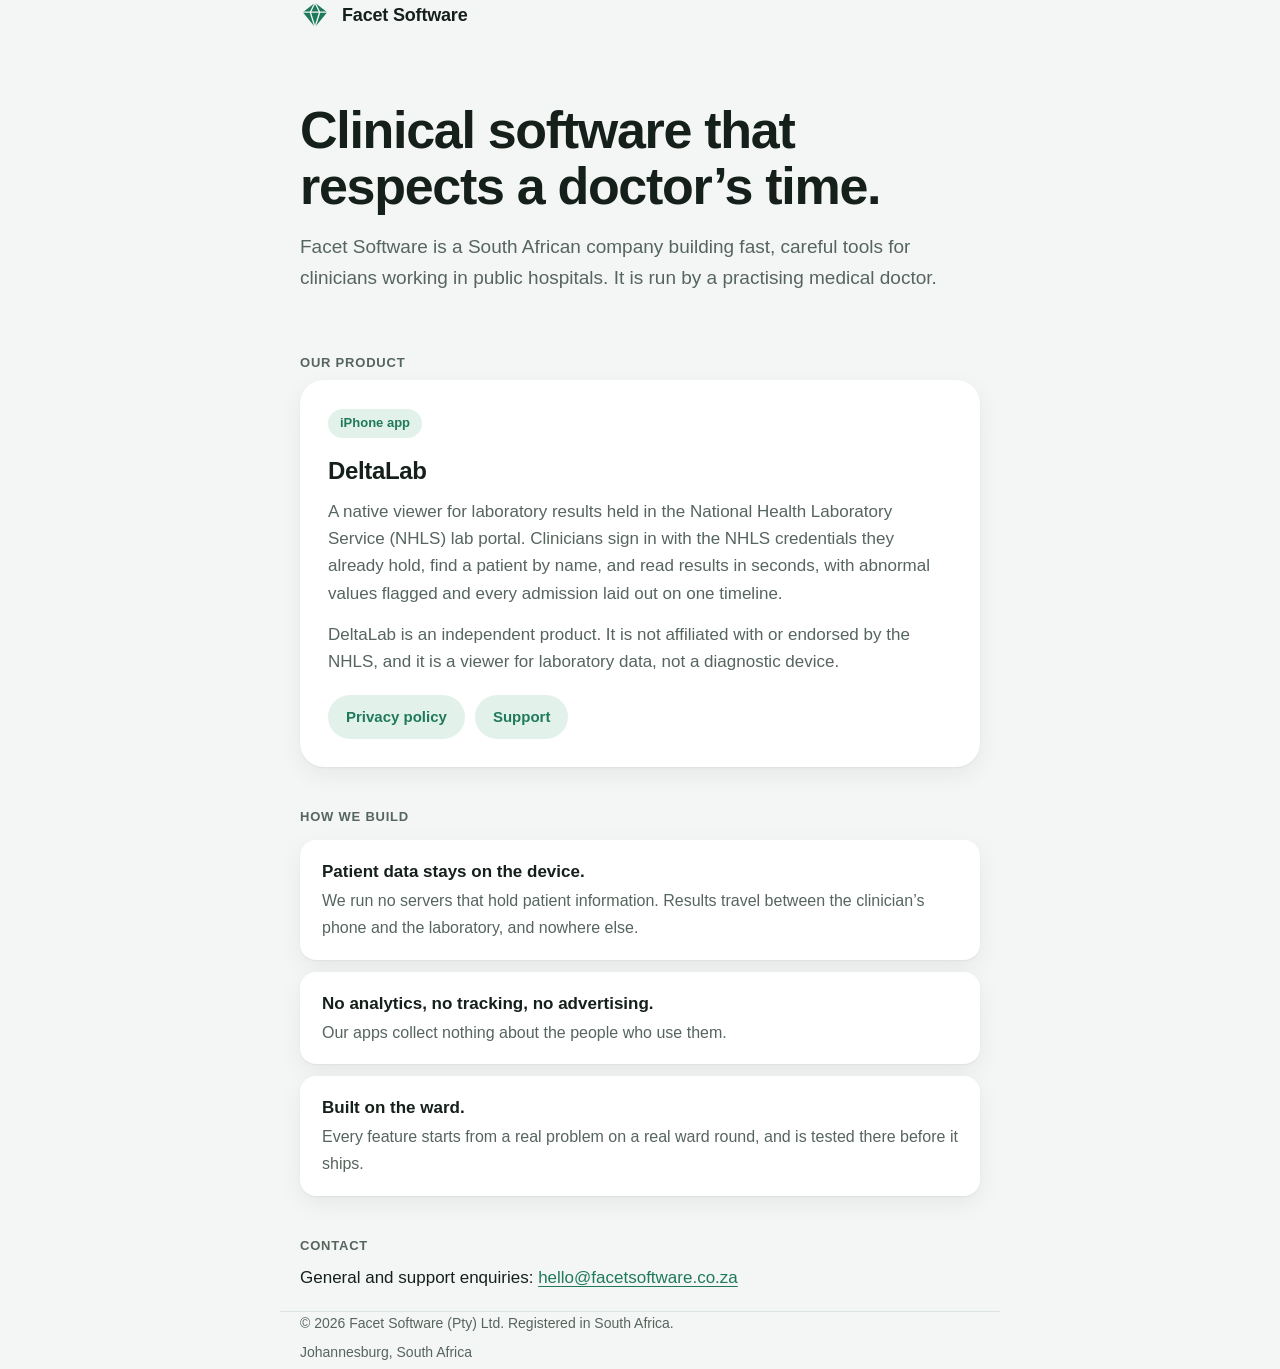
==== index.html @ 8b7afaab "site: one-page Facet Software company site Co-Authored-By: Claude Fable 5.1 <noreply@anthropic.com>" ====
<!doctype html>
<html lang="en">
<head>
  <meta charset="utf-8">
  <meta name="viewport" content="width=device-width, initial-scale=1">
  <title>Facet Software</title>
  <meta name="description" content="Facet Software (Pty) Ltd is a South African software company building clinical tools for hospital doctors. Maker of DeltaLab.">
  <link rel="canonical" href="https://facetsoftware.co.za/">
  <meta property="og:title" content="Facet Software">
  <meta property="og:description" content="Clinical software for hospital doctors. Maker of DeltaLab.">
  <meta property="og:url" content="https://facetsoftware.co.za/">
  <meta property="og:type" content="website">
  <link rel="icon" href="data:image/svg+xml,%3Csvg xmlns='http://www.w3.org/2000/svg' viewBox='0 0 32 32'%3E%3Cpath d='M16 3 29 13 16 29 3 13z' fill='%231F7A5C'/%3E%3Cpath d='M3 13h26M16 3l-5 10 5 16 5-16z' fill='none' stroke='%23F4F6F5' stroke-width='1.4' stroke-linejoin='round'/%3E%3C/svg%3E">
  <style>
    :root {
      --bg: #F4F6F5;
      --surface: #FFFFFF;
      --text: #15201B;
      --muted: #56655E;
      --line: #DCE4E0;
      --accent: #1F7A5C;
      --accent-soft: #E3F1EB;
      --shadow: 0 1px 2px rgba(17, 24, 21, .05), 0 8px 24px rgba(17, 24, 21, .06);
    }
    @media (prefers-color-scheme: dark) {
      :root {
        --bg: #111815;
        --surface: #18211D;
        --text: #E8EEEB;
        --muted: #9AA9A2;
        --line: #26332D;
        --accent: #5CC7A1;
        --accent-soft: #1B2D26;
        --shadow: none;
      }
    }
    * { box-sizing: border-box; }
    html { -webkit-text-size-adjust: 100%; }
    body {
      margin: 0;
      background: var(--bg);
      color: var(--text);
      font: 17px/1.6 -apple-system, BlinkMacSystemFont, "Segoe UI", Roboto, "Helvetica Neue", Arial, sans-serif;
    }
    .wrap { max-width: 720px; margin: 0 auto; padding: 0 20px; }
    header { padding: 28px 0 0; }
    .brand { display: flex; align-items: center; gap: 12px; font-weight: 650; font-size: 18px; letter-spacing: -.01em; }
    .brand svg { width: 30px; height: 30px; flex: none; }
    .hero { padding: 72px 0 40px; }
    h1 {
      margin: 0 0 18px;
      font-size: clamp(34px, 7vw, 52px);
      line-height: 1.08;
      letter-spacing: -.025em;
      font-weight: 700;
      text-wrap: balance;
    }
    .lede { margin: 0; font-size: 19px; color: var(--muted); max-width: 34em; text-wrap: pretty; }
    h2 { margin: 0 0 6px; font-size: 13px; font-weight: 650; letter-spacing: .06em; text-transform: uppercase; color: var(--muted); }
    section { padding: 20px 0; }
    .card {
      background: var(--surface);
      border-radius: 24px;
      padding: 28px;
      box-shadow: var(--shadow);
    }
    .card h3 { margin: 0 0 8px; font-size: 24px; letter-spacing: -.015em; }
    .card p { margin: 0 0 14px; color: var(--muted); }
    .card p:last-child { margin-bottom: 0; }
    .tag {
      display: inline-block;
      margin-bottom: 14px;
      padding: 4px 12px;
      border-radius: 999px;
      background: var(--accent-soft);
      color: var(--accent);
      font-size: 13px;
      font-weight: 600;
    }
    .links { display: flex; flex-wrap: wrap; gap: 10px; margin-top: 20px; }
    a { color: var(--accent); text-underline-offset: 3px; }
    .btn {
      display: inline-block;
      padding: 10px 18px;
      border-radius: 999px;
      background: var(--accent-soft);
      color: var(--accent);
      font-weight: 600;
      font-size: 15px;
      text-decoration: none;
    }
    .btn:hover { filter: brightness(.97); }
    a:focus-visible { outline: 2px solid var(--accent); outline-offset: 3px; border-radius: 6px; }
    .principles { list-style: none; margin: 12px 0 0; padding: 0; display: grid; gap: 12px; }
    .principles li { background: var(--surface); border-radius: 16px; padding: 18px 22px; box-shadow: var(--shadow); }
    .principles strong { display: block; margin-bottom: 2px; }
    .principles span { color: var(--muted); font-size: 16px; }
    .contact p { margin: 8px 0 0; }
    footer {
      margin-top: 40px;
      padding: 28px 0 48px;
      border-top: 1px solid var(--line);
      color: var(--muted);
      font-size: 14px;
    }
    footer p { margin: 0 0 6px; }
  </style>
</head>
<body>
  <header class="wrap">
    <div class="brand">
      <svg viewBox="0 0 32 32" aria-hidden="true">
        <path d="M16 3 29 13 16 29 3 13z" fill="var(--accent)"/>
        <path d="M3 13h26M16 3l-5 10 5 16 5-16z" fill="none" stroke="var(--bg)" stroke-width="1.4" stroke-linejoin="round"/>
      </svg>
      Facet Software
    </div>
  </header>

  <main class="wrap">
    <div class="hero">
      <h1>Clinical software that respects a doctor’s time.</h1>
      <p class="lede">Facet Software is a South African company building fast, careful tools for clinicians working in public hospitals. It is run by a practising medical doctor.</p>
    </div>

    <section aria-labelledby="products">
      <h2 id="products">Our product</h2>
      <div class="card">
        <span class="tag">iPhone app</span>
        <h3>DeltaLab</h3>
        <p>A native viewer for laboratory results held in the National Health Laboratory Service (NHLS) lab portal. Clinicians sign in with the NHLS credentials they already hold, find a patient by name, and read results in seconds, with abnormal values flagged and every admission laid out on one timeline.</p>
        <p>DeltaLab is an independent product. It is not affiliated with or endorsed by the NHLS, and it is a viewer for laboratory data, not a diagnostic device.</p>
        <div class="links">
          <a class="btn" href="https://joshcullinan.github.io/deltalabs-privacy/">Privacy policy</a>
          <a class="btn" href="https://joshcullinan.github.io/deltalabs-privacy/support/">Support</a>
        </div>
      </div>
    </section>

    <section aria-labelledby="approach">
      <h2 id="approach">How we build</h2>
      <ul class="principles">
        <li><strong>Patient data stays on the device.</strong><span>We run no servers that hold patient information. Results travel between the clinician’s phone and the laboratory, and nowhere else.</span></li>
        <li><strong>No analytics, no tracking, no advertising.</strong><span>Our apps collect nothing about the people who use them.</span></li>
        <li><strong>Built on the ward.</strong><span>Every feature starts from a real problem on a real ward round, and is tested there before it ships.</span></li>
      </ul>
    </section>

    <section class="contact" aria-labelledby="contact">
      <h2 id="contact">Contact</h2>
      <p>General and support enquiries: <a href="mailto:hello@facetsoftware.co.za">hello@facetsoftware.co.za</a></p>
    </section>
  </main>

  <footer class="wrap">
    <p>© 2026 Facet Software (Pty) Ltd. Registered in South Africa.</p>
    <p>Johannesburg, South Africa</p>
  </footer>
</body>
</html>
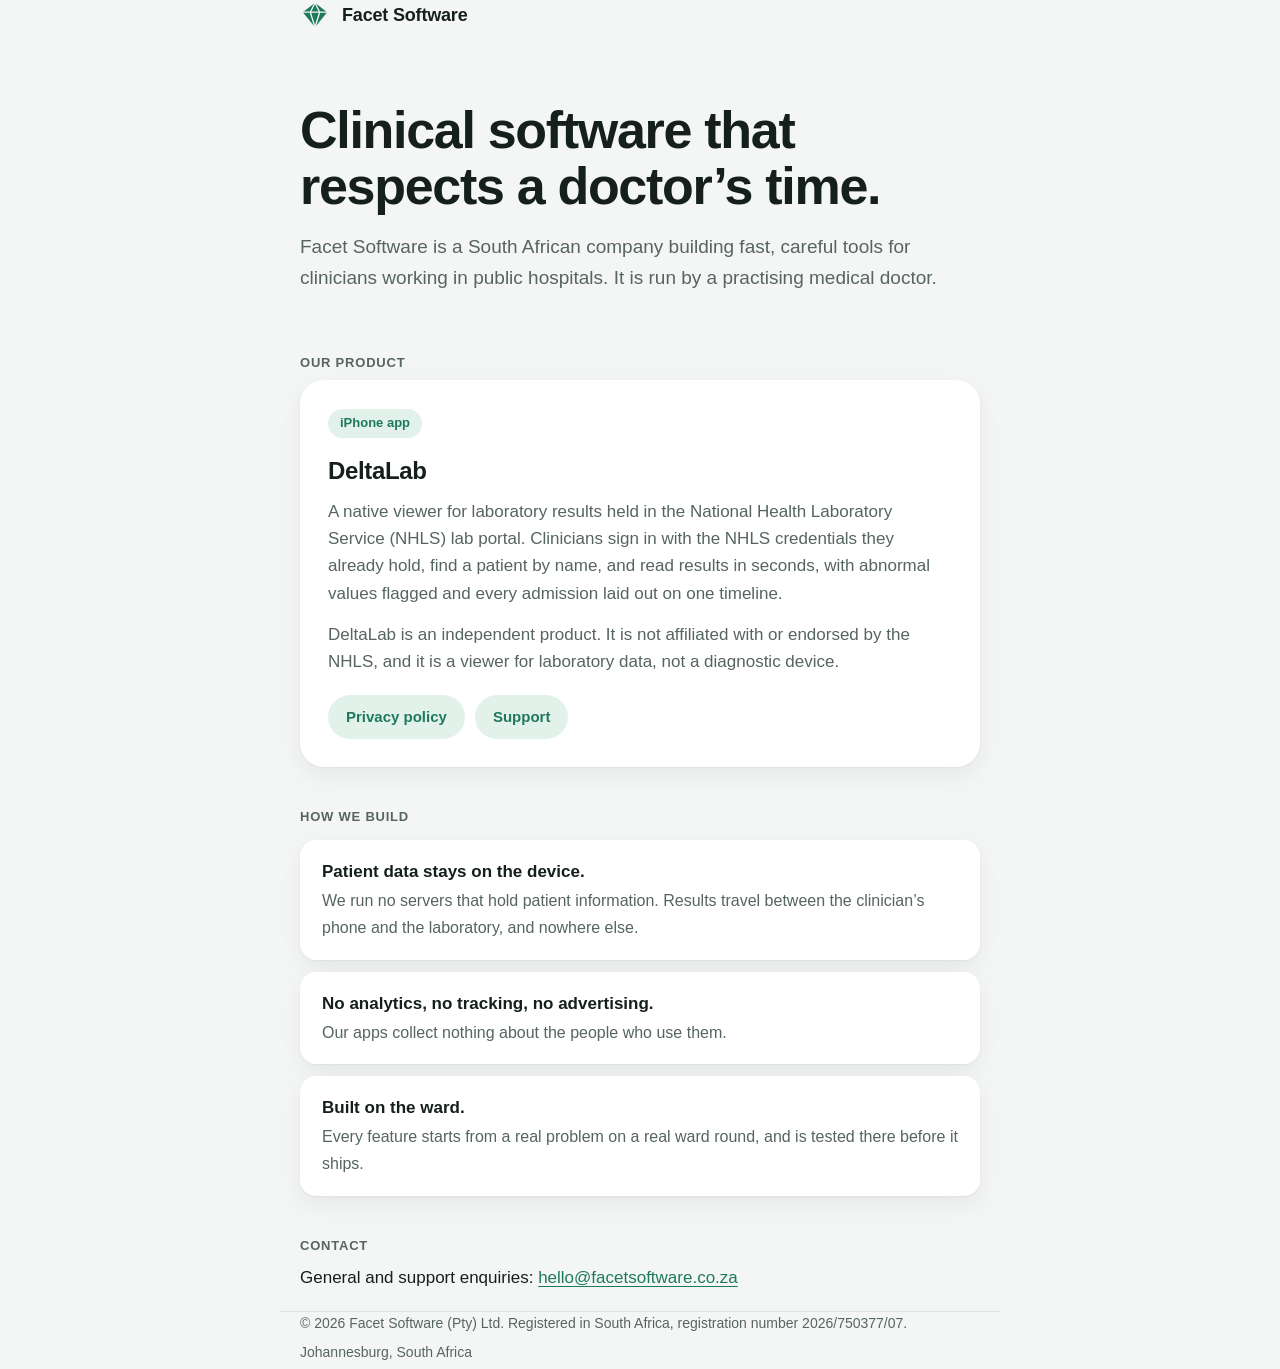
==== commit 5aa25a3b: "site: add CIPC registration number to footer Co-Authored-By: Claude Fable 5.1 <noreply@anthropic.com" ====
--- a/index.html
+++ b/index.html
@@ -153,7 +153,7 @@
   </main>
 
   <footer class="wrap">
-    <p>© 2026 Facet Software (Pty) Ltd. Registered in South Africa.</p>
+    <p>© 2026 Facet Software (Pty) Ltd. Registered in South Africa, registration number 2026/750377/07.</p>
     <p>Johannesburg, South Africa</p>
   </footer>
 </body>
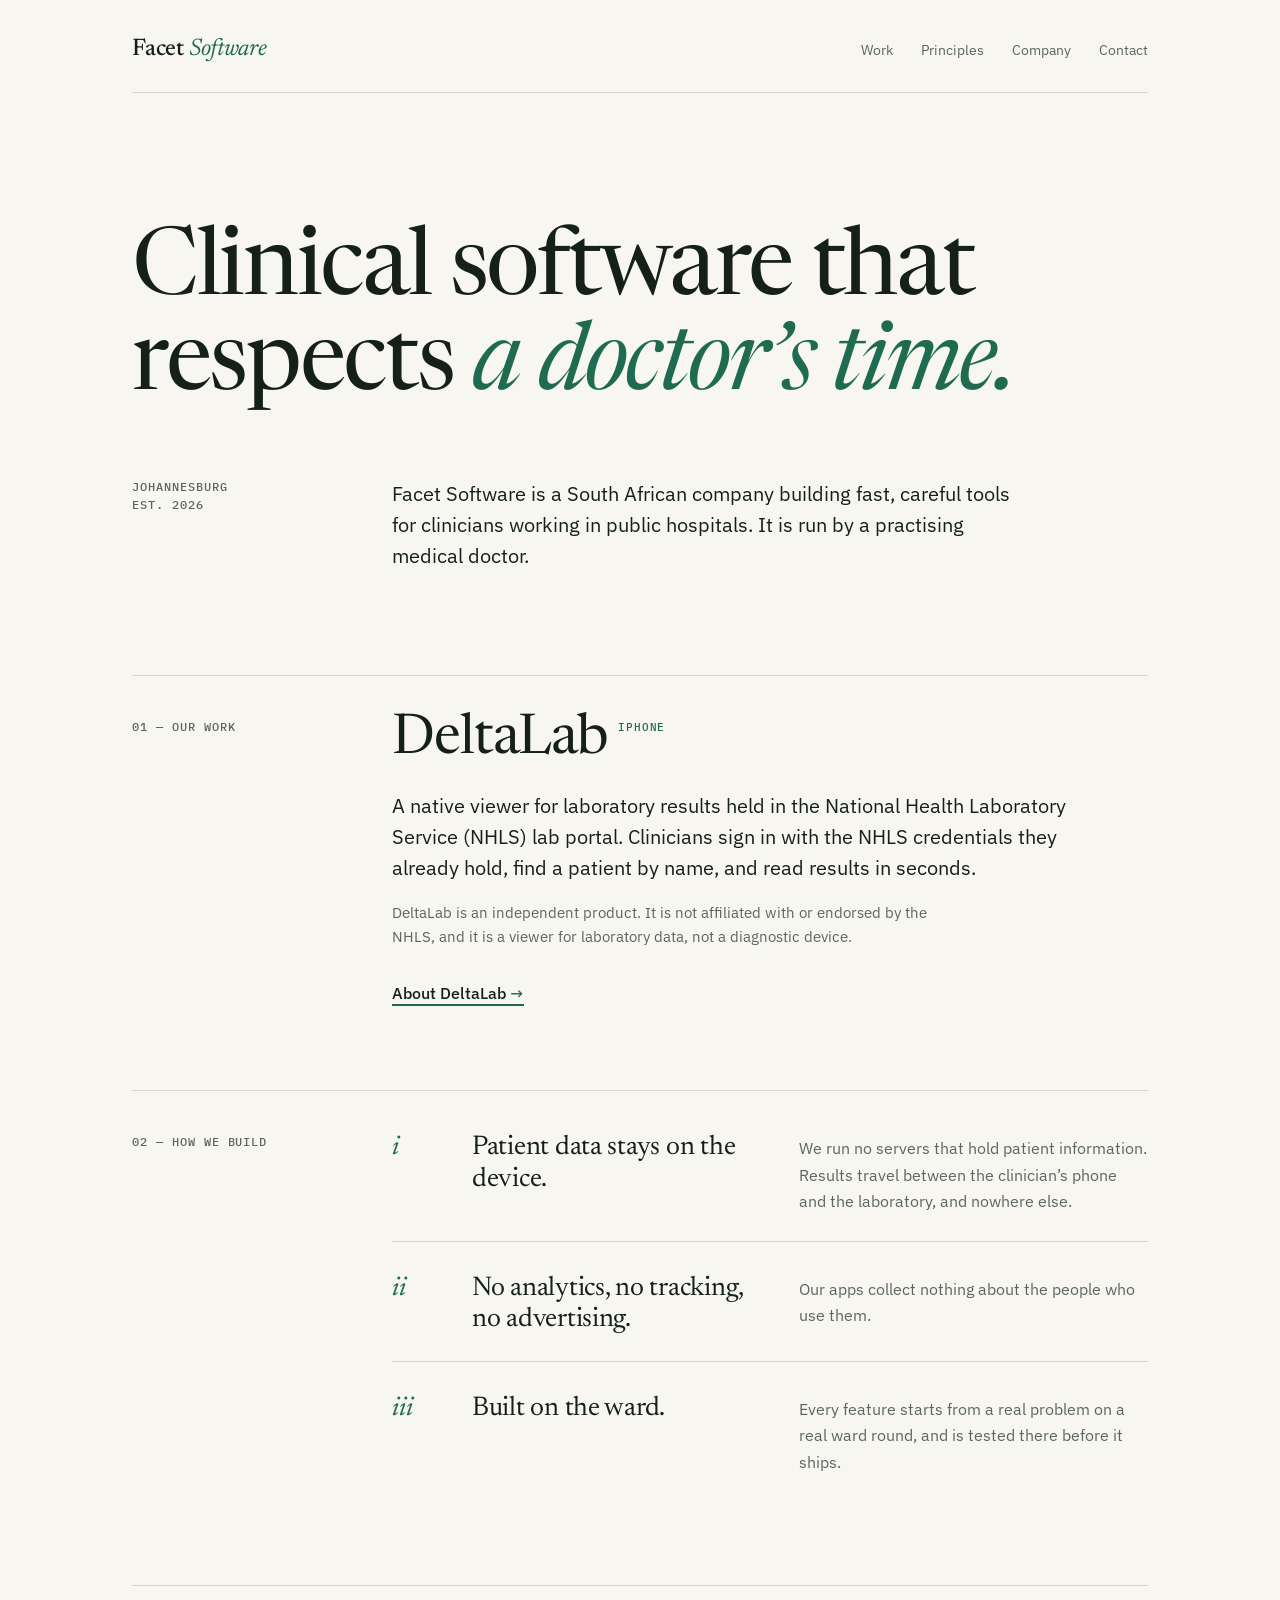
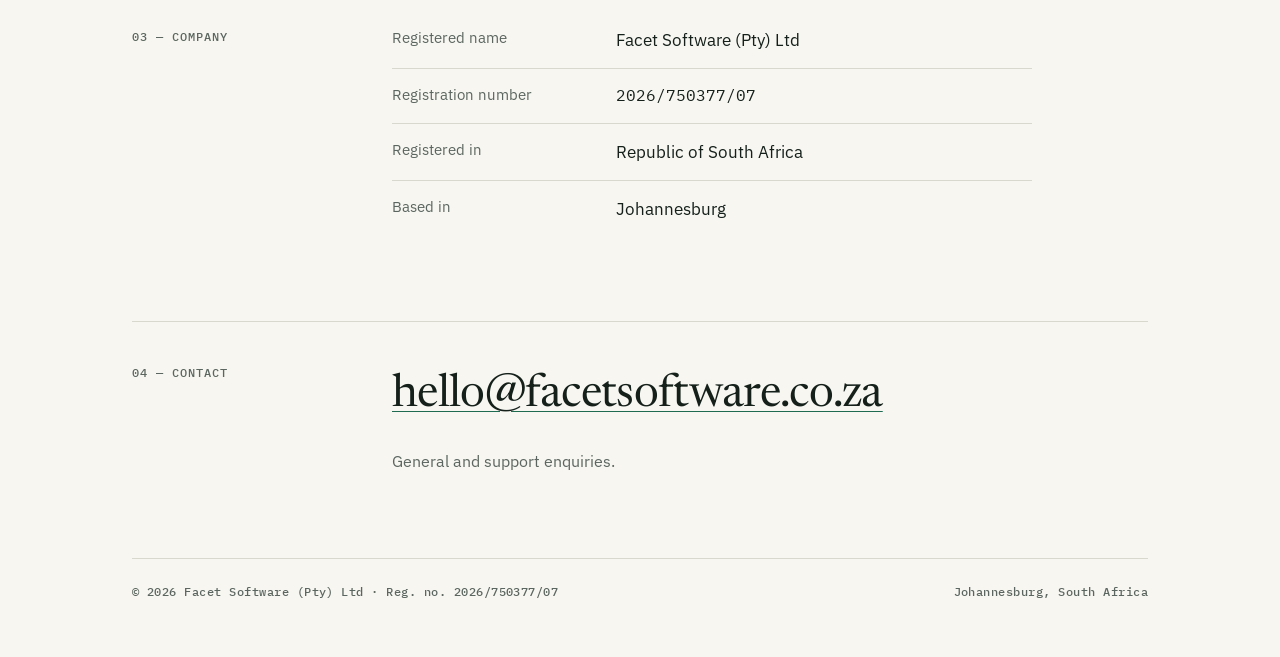
==== commit 785b4cd6: "site: editorial redesign, separate DeltaLab product page Company page moves to a serif/hairline edit" ====
--- a/index.html
+++ b/index.html
@@ -10,151 +10,79 @@
   <meta property="og:description" content="Clinical software for hospital doctors. Maker of DeltaLab.">
   <meta property="og:url" content="https://facetsoftware.co.za/">
   <meta property="og:type" content="website">
-  <link rel="icon" href="data:image/svg+xml,%3Csvg xmlns='http://www.w3.org/2000/svg' viewBox='0 0 32 32'%3E%3Cpath d='M16 3 29 13 16 29 3 13z' fill='%231F7A5C'/%3E%3Cpath d='M3 13h26M16 3l-5 10 5 16 5-16z' fill='none' stroke='%23F4F6F5' stroke-width='1.4' stroke-linejoin='round'/%3E%3C/svg%3E">
-  <style>
-    :root {
-      --bg: #F4F6F5;
-      --surface: #FFFFFF;
-      --text: #15201B;
-      --muted: #56655E;
-      --line: #DCE4E0;
-      --accent: #1F7A5C;
-      --accent-soft: #E3F1EB;
-      --shadow: 0 1px 2px rgba(17, 24, 21, .05), 0 8px 24px rgba(17, 24, 21, .06);
-    }
-    @media (prefers-color-scheme: dark) {
-      :root {
-        --bg: #111815;
-        --surface: #18211D;
-        --text: #E8EEEB;
-        --muted: #9AA9A2;
-        --line: #26332D;
-        --accent: #5CC7A1;
-        --accent-soft: #1B2D26;
-        --shadow: none;
-      }
-    }
-    * { box-sizing: border-box; }
-    html { -webkit-text-size-adjust: 100%; }
-    body {
-      margin: 0;
-      background: var(--bg);
-      color: var(--text);
-      font: 17px/1.6 -apple-system, BlinkMacSystemFont, "Segoe UI", Roboto, "Helvetica Neue", Arial, sans-serif;
-    }
-    .wrap { max-width: 720px; margin: 0 auto; padding: 0 20px; }
-    header { padding: 28px 0 0; }
-    .brand { display: flex; align-items: center; gap: 12px; font-weight: 650; font-size: 18px; letter-spacing: -.01em; }
-    .brand svg { width: 30px; height: 30px; flex: none; }
-    .hero { padding: 72px 0 40px; }
-    h1 {
-      margin: 0 0 18px;
-      font-size: clamp(34px, 7vw, 52px);
-      line-height: 1.08;
-      letter-spacing: -.025em;
-      font-weight: 700;
-      text-wrap: balance;
-    }
-    .lede { margin: 0; font-size: 19px; color: var(--muted); max-width: 34em; text-wrap: pretty; }
-    h2 { margin: 0 0 6px; font-size: 13px; font-weight: 650; letter-spacing: .06em; text-transform: uppercase; color: var(--muted); }
-    section { padding: 20px 0; }
-    .card {
-      background: var(--surface);
-      border-radius: 24px;
-      padding: 28px;
-      box-shadow: var(--shadow);
-    }
-    .card h3 { margin: 0 0 8px; font-size: 24px; letter-spacing: -.015em; }
-    .card p { margin: 0 0 14px; color: var(--muted); }
-    .card p:last-child { margin-bottom: 0; }
-    .tag {
-      display: inline-block;
-      margin-bottom: 14px;
-      padding: 4px 12px;
-      border-radius: 999px;
-      background: var(--accent-soft);
-      color: var(--accent);
-      font-size: 13px;
-      font-weight: 600;
-    }
-    .links { display: flex; flex-wrap: wrap; gap: 10px; margin-top: 20px; }
-    a { color: var(--accent); text-underline-offset: 3px; }
-    .btn {
-      display: inline-block;
-      padding: 10px 18px;
-      border-radius: 999px;
-      background: var(--accent-soft);
-      color: var(--accent);
-      font-weight: 600;
-      font-size: 15px;
-      text-decoration: none;
-    }
-    .btn:hover { filter: brightness(.97); }
-    a:focus-visible { outline: 2px solid var(--accent); outline-offset: 3px; border-radius: 6px; }
-    .principles { list-style: none; margin: 12px 0 0; padding: 0; display: grid; gap: 12px; }
-    .principles li { background: var(--surface); border-radius: 16px; padding: 18px 22px; box-shadow: var(--shadow); }
-    .principles strong { display: block; margin-bottom: 2px; }
-    .principles span { color: var(--muted); font-size: 16px; }
-    .contact p { margin: 8px 0 0; }
-    footer {
-      margin-top: 40px;
-      padding: 28px 0 48px;
-      border-top: 1px solid var(--line);
-      color: var(--muted);
-      font-size: 14px;
-    }
-    footer p { margin: 0 0 6px; }
-  </style>
+  <meta name="theme-color" content="#F7F6F1" media="(prefers-color-scheme: light)">
+  <meta name="theme-color" content="#101512" media="(prefers-color-scheme: dark)">
+  <link rel="icon" href="data:image/svg+xml,%3Csvg xmlns='http://www.w3.org/2000/svg' viewBox='0 0 32 32'%3E%3Crect width='32' height='32' rx='7' fill='%231F6B52'/%3E%3Ctext x='16' y='24' text-anchor='middle' font-family='Georgia,serif' font-style='italic' font-size='24' fill='%23F7F6F1'%3Ef%3C/text%3E%3C/svg%3E">
+  <link rel="preconnect" href="https://fonts.googleapis.com">
+  <link rel="preconnect" href="https://fonts.gstatic.com" crossorigin>
+  <link href="https://fonts.googleapis.com/css2?family=Newsreader:ital,opsz,wght@0,6..72,300..600;1,6..72,300..600&family=IBM+Plex+Sans:wght@400;500;600&family=IBM+Plex+Mono:wght@400;500&display=swap" rel="stylesheet">
+  <link rel="stylesheet" href="/site.css">
 </head>
 <body>
-  <header class="wrap">
-    <div class="brand">
-      <svg viewBox="0 0 32 32" aria-hidden="true">
-        <path d="M16 3 29 13 16 29 3 13z" fill="var(--accent)"/>
-        <path d="M3 13h26M16 3l-5 10 5 16 5-16z" fill="none" stroke="var(--bg)" stroke-width="1.4" stroke-linejoin="round"/>
-      </svg>
-      Facet Software
-    </div>
-  </header>
+  <div class="page">
+    <header>
+      <a class="wordmark" href="/">Facet <i>Software</i></a>
+      <nav aria-label="Sections">
+        <a href="#work">Work</a>
+        <a href="#principles">Principles</a>
+        <a href="#company">Company</a>
+        <a href="#contact">Contact</a>
+      </nav>
+    </header>
 
-  <main class="wrap">
-    <div class="hero">
-      <h1>Clinical software that respects a doctor’s time.</h1>
-      <p class="lede">Facet Software is a South African company building fast, careful tools for clinicians working in public hospitals. It is run by a practising medical doctor.</p>
-    </div>
-
-    <section aria-labelledby="products">
-      <h2 id="products">Our product</h2>
-      <div class="card">
-        <span class="tag">iPhone app</span>
-        <h3>DeltaLab</h3>
-        <p>A native viewer for laboratory results held in the National Health Laboratory Service (NHLS) lab portal. Clinicians sign in with the NHLS credentials they already hold, find a patient by name, and read results in seconds, with abnormal values flagged and every admission laid out on one timeline.</p>
-        <p>DeltaLab is an independent product. It is not affiliated with or endorsed by the NHLS, and it is a viewer for laboratory data, not a diagnostic device.</p>
-        <div class="links">
-          <a class="btn" href="https://joshcullinan.github.io/deltalabs-privacy/">Privacy policy</a>
-          <a class="btn" href="https://joshcullinan.github.io/deltalabs-privacy/support/">Support</a>
+    <main>
+      <div class="hero">
+        <h1>Clinical software that respects <em>a doctor’s time.</em></h1>
+        <div class="hero-foot">
+          <div class="mono">Johannesburg<br>Est. 2026</div>
+          <p class="lede">Facet Software is a South African company building fast, careful tools for clinicians working in public hospitals. It is run by a practising medical doctor.</p>
         </div>
       </div>
-    </section>
 
-    <section aria-labelledby="approach">
-      <h2 id="approach">How we build</h2>
-      <ul class="principles">
-        <li><strong>Patient data stays on the device.</strong><span>We run no servers that hold patient information. Results travel between the clinician’s phone and the laboratory, and nowhere else.</span></li>
-        <li><strong>No analytics, no tracking, no advertising.</strong><span>Our apps collect nothing about the people who use them.</span></li>
-        <li><strong>Built on the ward.</strong><span>Every feature starts from a real problem on a real ward round, and is tested there before it ships.</span></li>
-      </ul>
-    </section>
+      <section class="row" id="work" aria-labelledby="work-h">
+        <div class="mono">01 — Our work</div>
+        <div class="prose">
+          <h2 id="work-h"><a href="/deltalab/" style="text-decoration: none">DeltaLab</a><sup>iPhone</sup></h2>
+          <p class="big">A native viewer for laboratory results held in the National Health Laboratory Service (NHLS) lab portal. Clinicians sign in with the NHLS credentials they already hold, find a patient by name, and read results in seconds.</p>
+          <p class="small">DeltaLab is an independent product. It is not affiliated with or endorsed by the NHLS, and it is a viewer for laboratory data, not a diagnostic device.</p>
+          <div class="textlinks">
+            <a class="arrow" href="/deltalab/">About DeltaLab</a>
+          </div>
+        </div>
+      </section>
 
-    <section class="contact" aria-labelledby="contact">
-      <h2 id="contact">Contact</h2>
-      <p>General and support enquiries: <a href="mailto:hello@facetsoftware.co.za">hello@facetsoftware.co.za</a></p>
-    </section>
-  </main>
+      <section class="row" id="principles" aria-labelledby="principles-h">
+        <div class="mono" id="principles-h">02 — How we build</div>
+        <ol class="principles">
+          <li><span class="n">i</span><strong>Patient data stays on the device.</strong><span class="d">We run no servers that hold patient information. Results travel between the clinician’s phone and the laboratory, and nowhere else.</span></li>
+          <li><span class="n">ii</span><strong>No analytics, no tracking, no advertising.</strong><span class="d">Our apps collect nothing about the people who use them.</span></li>
+          <li><span class="n">iii</span><strong>Built on the ward.</strong><span class="d">Every feature starts from a real problem on a real ward round, and is tested there before it ships.</span></li>
+        </ol>
+      </section>
 
-  <footer class="wrap">
-    <p>© 2026 Facet Software (Pty) Ltd. Registered in South Africa, registration number 2026/750377/07.</p>
-    <p>Johannesburg, South Africa</p>
-  </footer>
+      <section class="row" id="company" aria-labelledby="company-h">
+        <div class="mono" id="company-h">03 — Company</div>
+        <dl class="facts">
+          <div><dt>Registered name</dt><dd>Facet Software (Pty) Ltd</dd></div>
+          <div><dt>Registration number</dt><dd class="num">2026/750377/07</dd></div>
+          <div><dt>Registered in</dt><dd>Republic of South Africa</dd></div>
+          <div><dt>Based in</dt><dd>Johannesburg</dd></div>
+        </dl>
+      </section>
+
+      <section class="row contact" id="contact" aria-labelledby="contact-h">
+        <div class="mono" id="contact-h">04 — Contact</div>
+        <div>
+          <a class="email" href="mailto:hello@facetsoftware.co.za">hello@facetsoftware.co.za</a>
+          <p>General and support enquiries.</p>
+        </div>
+      </section>
+    </main>
+
+    <footer>
+      <span class="mono">© 2026 Facet Software (Pty) Ltd · Reg. no. 2026/750377/07</span>
+      <span class="mono">Johannesburg, South Africa</span>
+    </footer>
+  </div>
 </body>
 </html>
--- a/site.css
+++ b/site.css
@@ -0,0 +1,134 @@
+/* Facet Software — shared stylesheet for the company page and product pages. */
+
+:root {
+  --paper: #F7F6F1;
+  --ink: #15201B;
+  --muted: #5C6660;
+  --rule: #D9D8CF;
+  --accent: #1F6B52;
+  --serif: "Newsreader", Georgia, "Times New Roman", serif;
+  --sans: "IBM Plex Sans", -apple-system, BlinkMacSystemFont, "Segoe UI", sans-serif;
+  --mono: "IBM Plex Mono", ui-monospace, SFMono-Regular, Menlo, monospace;
+}
+@media (prefers-color-scheme: dark) {
+  :root {
+    --paper: #101512;
+    --ink: #ECEAE2;
+    --muted: #9BA39D;
+    --rule: #2A322D;
+    --accent: #7FD1B0;
+  }
+}
+
+* { box-sizing: border-box; }
+html { -webkit-text-size-adjust: 100%; scroll-behavior: smooth; }
+@media (prefers-reduced-motion: reduce) { html { scroll-behavior: auto; } }
+body {
+  margin: 0;
+  background: var(--paper);
+  color: var(--ink);
+  font: 17px/1.65 var(--sans);
+  -webkit-font-smoothing: antialiased;
+}
+.page { max-width: 1080px; margin: 0 auto; padding: 0 32px; }
+.mono { font: 500 12px/1.5 var(--mono); letter-spacing: .08em; text-transform: uppercase; color: var(--muted); }
+a { color: inherit; text-decoration-color: var(--accent); text-decoration-thickness: 1.5px; text-underline-offset: 5px; }
+a:hover { color: var(--accent); }
+a:focus-visible { outline: 2px solid var(--accent); outline-offset: 4px; }
+.arrow::after { content: " →"; color: var(--accent); }
+.back::before { content: "← "; color: var(--accent); }
+
+/* Header */
+header { display: flex; justify-content: space-between; align-items: baseline; padding: 30px 0 22px; border-bottom: 1px solid var(--rule); }
+.wordmark { font-family: var(--serif); font-size: 24px; font-weight: 500; letter-spacing: -.01em; text-decoration: none; }
+.wordmark:hover { color: inherit; }
+.wordmark i { color: var(--accent); font-weight: 400; }
+nav { display: flex; gap: 28px; font-size: 14px; }
+nav a { text-decoration: none; color: var(--muted); }
+
+/* Hero */
+.hero { padding: 132px 0 104px; }
+h1 {
+  margin: 0;
+  font-family: var(--serif);
+  font-weight: 400;
+  font-size: clamp(44px, 7.4vw, 94px);
+  line-height: 1.01;
+  letter-spacing: -.025em;
+  max-width: 11.5em;
+  text-wrap: balance;
+}
+h1 em { font-style: italic; color: var(--accent); }
+.hero-foot { display: grid; grid-template-columns: 220px 1fr; gap: 40px; margin-top: 64px; align-items: start; }
+.lede { margin: 0; font-size: 20px; line-height: 1.55; max-width: 34em; text-wrap: pretty; }
+
+/* Label | content rows */
+.row { display: grid; grid-template-columns: 220px 1fr; gap: 40px; border-top: 1px solid var(--rule); padding: 36px 0 84px; }
+.row > .mono { padding-top: 6px; }
+h2 { margin: 0 0 20px; font-family: var(--serif); font-weight: 400; font-size: clamp(36px, 4.6vw, 56px); line-height: 1.02; letter-spacing: -.02em; text-wrap: balance; }
+h2 sup { font: 500 11px/1 var(--mono); letter-spacing: .08em; text-transform: uppercase; color: var(--accent); vertical-align: top; margin-left: 10px; position: relative; top: 10px; }
+.prose p { margin: 0 0 18px; max-width: 36em; text-wrap: pretty; }
+.prose p.big { font-size: 20px; line-height: 1.55; }
+.prose p.small { font-size: 15px; color: var(--muted); }
+.textlinks { display: flex; flex-wrap: wrap; gap: 12px 32px; margin-top: 30px; font-weight: 500; font-size: 16px; }
+
+/* Numbered principles */
+ol.principles { list-style: none; margin: 0; padding: 0; }
+ol.principles li { display: grid; grid-template-columns: 56px minmax(0, 1fr) minmax(0, 1.15fr); gap: 24px; padding: 26px 0; border-top: 1px solid var(--rule); align-items: baseline; }
+ol.principles li:first-child { border-top: 0; padding-top: 0; }
+ol.principles .n { font-family: var(--serif); font-style: italic; font-size: 26px; color: var(--accent); }
+ol.principles strong { font-family: var(--serif); font-weight: 400; font-size: 27px; line-height: 1.15; letter-spacing: -.01em; }
+ol.principles .d { color: var(--muted); font-size: 16px; }
+
+/* Company particulars */
+dl.facts { margin: 0; max-width: 640px; }
+dl.facts div { display: grid; grid-template-columns: 200px 1fr; gap: 24px; padding: 14px 0; border-top: 1px solid var(--rule); }
+dl.facts div:first-child { border-top: 0; padding-top: 4px; }
+dl.facts dt { color: var(--muted); font-size: 15px; }
+dl.facts dd { margin: 0; }
+dl.facts dd.num { font-family: var(--mono); font-size: 15.5px; }
+
+.email { font-family: var(--serif); font-size: clamp(28px, 4.2vw, 46px); letter-spacing: -.015em; text-decoration-thickness: 1px; overflow-wrap: anywhere; }
+.contact p { margin: 14px 0 0; color: var(--muted); font-size: 16px; }
+
+footer { border-top: 1px solid var(--rule); padding: 24px 0 56px; display: flex; justify-content: space-between; gap: 12px 24px; flex-wrap: wrap; }
+footer .mono { letter-spacing: .04em; text-transform: none; }
+
+/* ── Product page ─────────────────────────────────────────── */
+.product-hero { display: grid; grid-template-columns: minmax(0, 1.2fr) minmax(0, .8fr); gap: 56px; align-items: center; padding: 84px 0 96px; }
+.product-hero h1 { font-size: clamp(44px, 6.4vw, 84px); }
+.appline { display: flex; align-items: center; gap: 14px; margin-bottom: 36px; }
+.appline img { width: 52px; height: 52px; border-radius: 12px; display: block; box-shadow: 0 0 0 1px var(--rule); }
+.appline strong { display: block; font-family: var(--serif); font-weight: 500; font-size: 24px; line-height: 1.1; letter-spacing: -.01em; }
+.product-hero .lede { margin-top: 32px; }
+.status { display: inline-block; margin-top: 32px; padding-top: 14px; border-top: 1px solid var(--rule); }
+
+.device { margin: 0; justify-self: center; width: min(100%, 310px); }
+.device img { display: block; width: 100%; height: auto; border-radius: 38px; border: 7px solid var(--ink); background: #E8EBEA; }
+@media (prefers-color-scheme: dark) { .device img { border-color: #2F3934; } }
+.shots { display: grid; grid-template-columns: repeat(3, minmax(0, 1fr)); gap: 28px; margin-top: 44px; max-width: 760px; }
+.shots .device { width: 100%; }
+.shots .device img { border-radius: 28px; border-width: 5px; }
+figcaption { margin-top: 14px; font-size: 14px; line-height: 1.45; color: var(--muted); }
+.fine { margin: 22px 0 0; font-size: 13.5px; color: var(--muted); }
+
+ul.features { list-style: none; margin: 0; padding: 0; columns: 2; column-gap: 48px; }
+ul.features li { break-inside: avoid; padding: 15px 0; border-top: 1px solid var(--rule); font-size: 16.5px; line-height: 1.45; }
+
+@media (max-width: 760px) {
+  .page { padding: 0 20px; }
+  nav { display: none; }
+  nav.keep { display: flex; }
+  .hero { padding: 72px 0 64px; }
+  .hero-foot, .row { grid-template-columns: 1fr; gap: 16px; }
+  .hero-foot { margin-top: 40px; }
+  .row { padding: 28px 0 56px; }
+  ol.principles li { grid-template-columns: 36px 1fr; }
+  ol.principles .d { grid-column: 2; }
+  dl.facts div { grid-template-columns: 1fr; gap: 2px; }
+  .product-hero { grid-template-columns: 1fr; gap: 48px; padding: 56px 0 64px; }
+  .device { width: min(78%, 300px); }
+  .shots { grid-template-columns: repeat(3, 72%); overflow-x: auto; gap: 16px; margin-right: -20px; padding-right: 20px; scroll-snap-type: x mandatory; }
+  .shots .device { scroll-snap-align: start; }
+  ul.features { columns: 1; }
+}
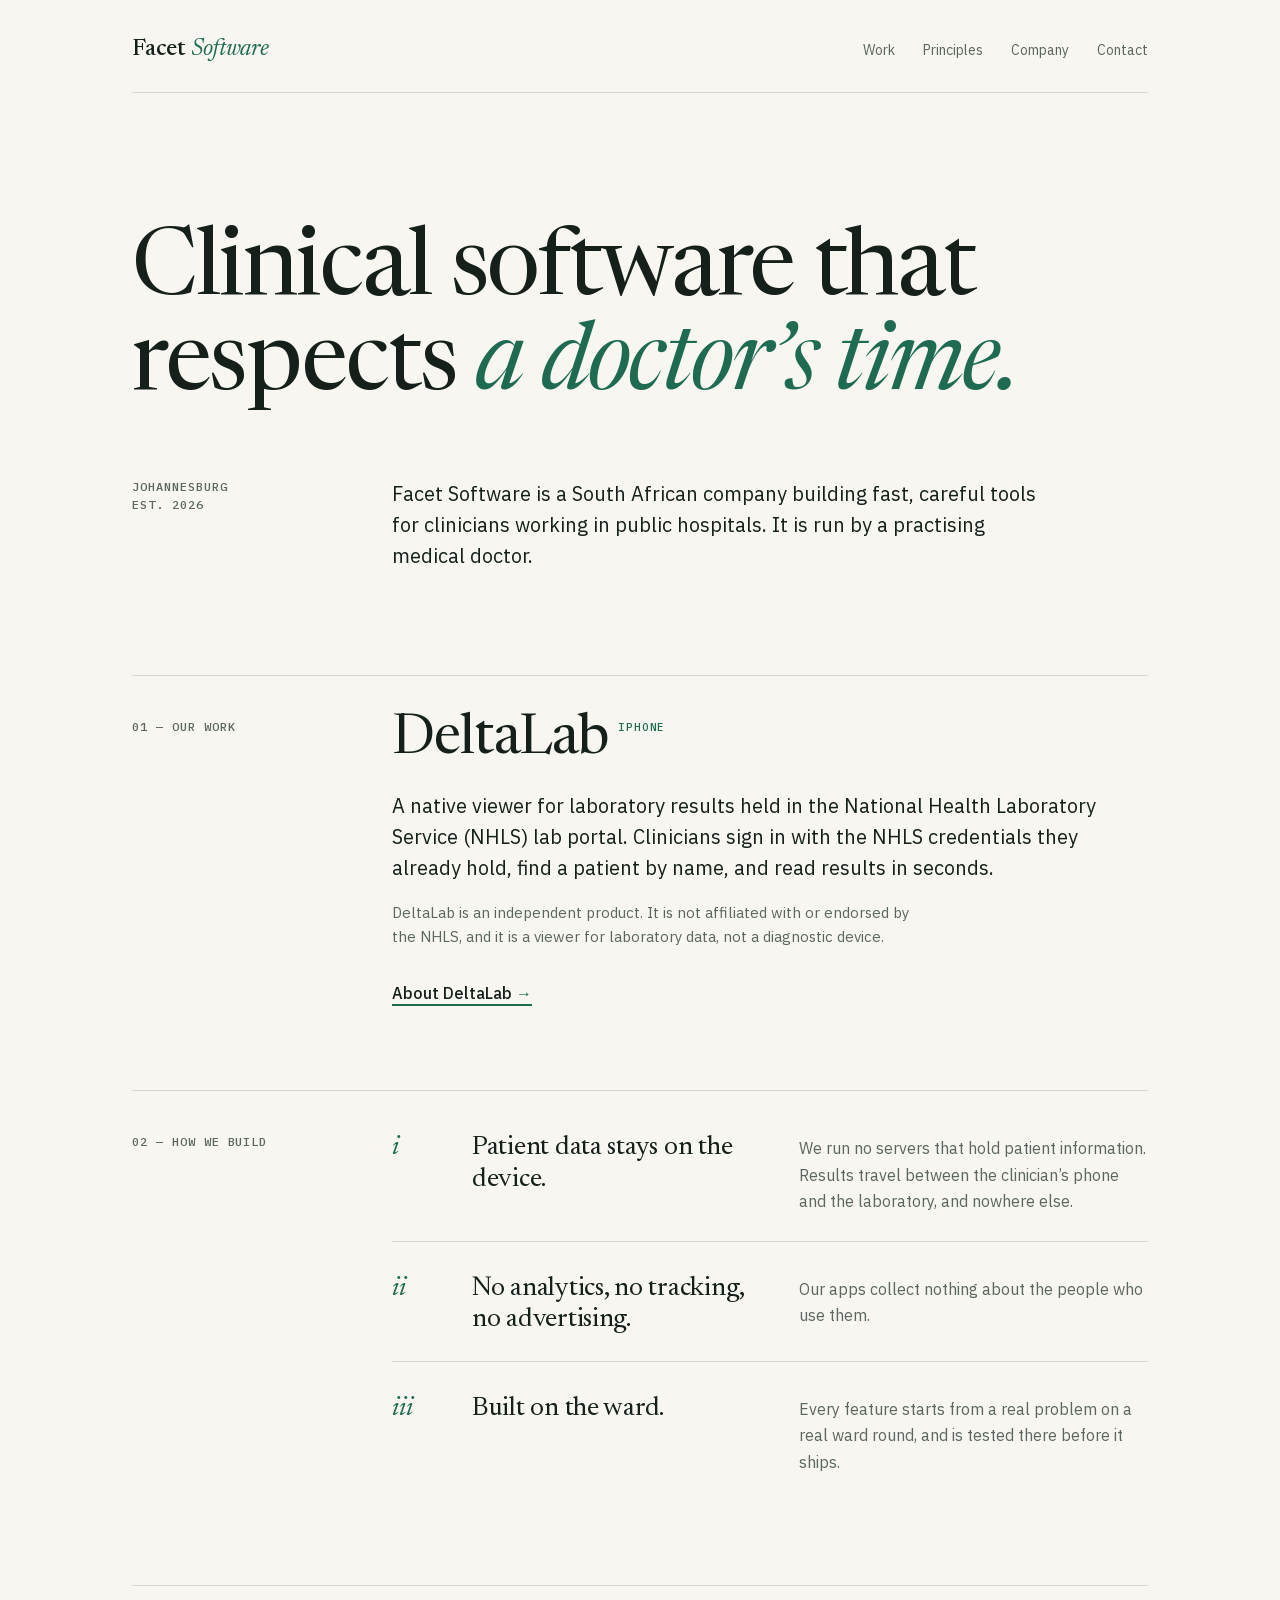
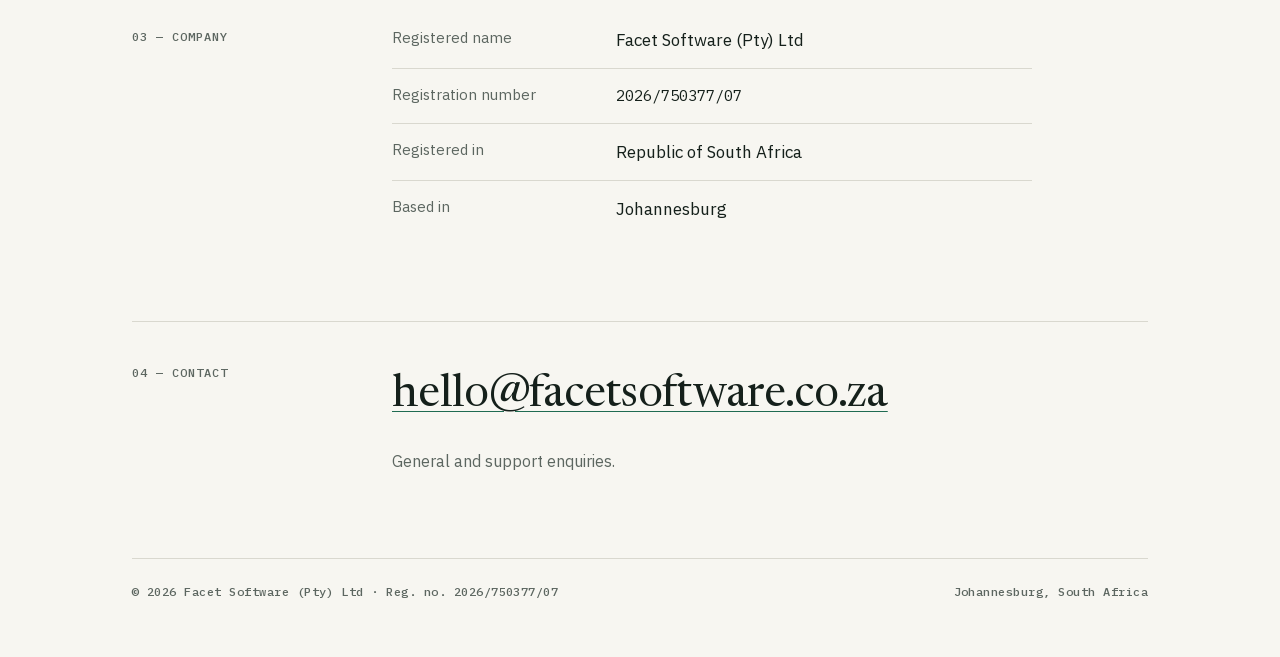
==== commit 4db5061a: "site: self-host fonts; move DeltaLab privacy and support pages here Fonts (Newsreader, IBM Plex Sans" ====
--- a/index.html
+++ b/index.html
@@ -13,9 +13,8 @@
   <meta name="theme-color" content="#F7F6F1" media="(prefers-color-scheme: light)">
   <meta name="theme-color" content="#101512" media="(prefers-color-scheme: dark)">
   <link rel="icon" href="data:image/svg+xml,%3Csvg xmlns='http://www.w3.org/2000/svg' viewBox='0 0 32 32'%3E%3Crect width='32' height='32' rx='7' fill='%231F6B52'/%3E%3Ctext x='16' y='24' text-anchor='middle' font-family='Georgia,serif' font-style='italic' font-size='24' fill='%23F7F6F1'%3Ef%3C/text%3E%3C/svg%3E">
-  <link rel="preconnect" href="https://fonts.googleapis.com">
-  <link rel="preconnect" href="https://fonts.gstatic.com" crossorigin>
-  <link href="https://fonts.googleapis.com/css2?family=Newsreader:ital,opsz,wght@0,6..72,300..600;1,6..72,300..600&family=IBM+Plex+Sans:wght@400;500;600&family=IBM+Plex+Mono:wght@400;500&display=swap" rel="stylesheet">
+  <link rel="preload" href="/fonts/newsreader-roman-var.woff2" as="font" type="font/woff2" crossorigin>
+  <link rel="preload" href="/fonts/plex-sans-var.woff2" as="font" type="font/woff2" crossorigin>
   <link rel="stylesheet" href="/site.css">
 </head>
 <body>
--- a/site.css
+++ b/site.css
@@ -1,4 +1,11 @@
 /* Facet Software — shared stylesheet for the company page and product pages. */
+
+/* Self-hosted (latin subset, SIL OFL 1.1 — licences in /fonts/). No third-party requests. */
+@font-face { font-family: "Newsreader"; font-style: normal; font-weight: 300 600; font-display: swap; src: url(/fonts/newsreader-roman-var.woff2) format("woff2"); }
+@font-face { font-family: "Newsreader"; font-style: italic; font-weight: 300 600; font-display: swap; src: url(/fonts/newsreader-italic-var.woff2) format("woff2"); }
+@font-face { font-family: "IBM Plex Sans"; font-style: normal; font-weight: 400 600; font-display: swap; src: url(/fonts/plex-sans-var.woff2) format("woff2"); }
+@font-face { font-family: "IBM Plex Mono"; font-style: normal; font-weight: 400; font-display: swap; src: url(/fonts/plex-mono-400.woff2) format("woff2"); }
+@font-face { font-family: "IBM Plex Mono"; font-style: normal; font-weight: 500; font-display: swap; src: url(/fonts/plex-mono-500.woff2) format("woff2"); }
 
 :root {
   --paper: #F7F6F1;
@@ -132,3 +139,21 @@
   .shots .device { scroll-snap-align: start; }
   ul.features { columns: 1; }
 }
+
+/* ── Long-form documents (privacy policy, support) ────────── */
+.doc { padding: 84px 0 96px; max-width: 720px; }
+.doc h1 { font-size: clamp(40px, 5.6vw, 68px); margin-top: 22px; }
+.doc-body { margin-top: 48px; }
+.doc-body p, .doc-body ul { margin: 0 0 18px; text-wrap: pretty; }
+.doc-body > p:first-child { color: var(--muted); font-size: 15px; }
+.doc-body > p:first-child strong { font-weight: 500; }
+.doc-body h2 { margin: 64px 0 18px; padding-top: 28px; border-top: 1px solid var(--rule); font-size: clamp(28px, 3.4vw, 38px); line-height: 1.1; }
+.doc-body h3 { margin: 40px 0 10px; font-family: var(--serif); font-weight: 500; font-size: 23px; line-height: 1.25; letter-spacing: -.01em; }
+.doc-body ul { padding-left: 1.15em; }
+.doc-body li { margin-bottom: 10px; padding-left: 4px; }
+.doc-body li::marker { color: var(--accent); }
+.doc-body strong { font-weight: 600; }
+.doc-body code { font-family: var(--mono); font-size: .88em; }
+.doc-body a { overflow-wrap: anywhere; }
+.doc .textlinks { margin-top: 64px; padding-top: 28px; border-top: 1px solid var(--rule); }
+@media (max-width: 760px) { .doc { padding: 48px 0 64px; } }
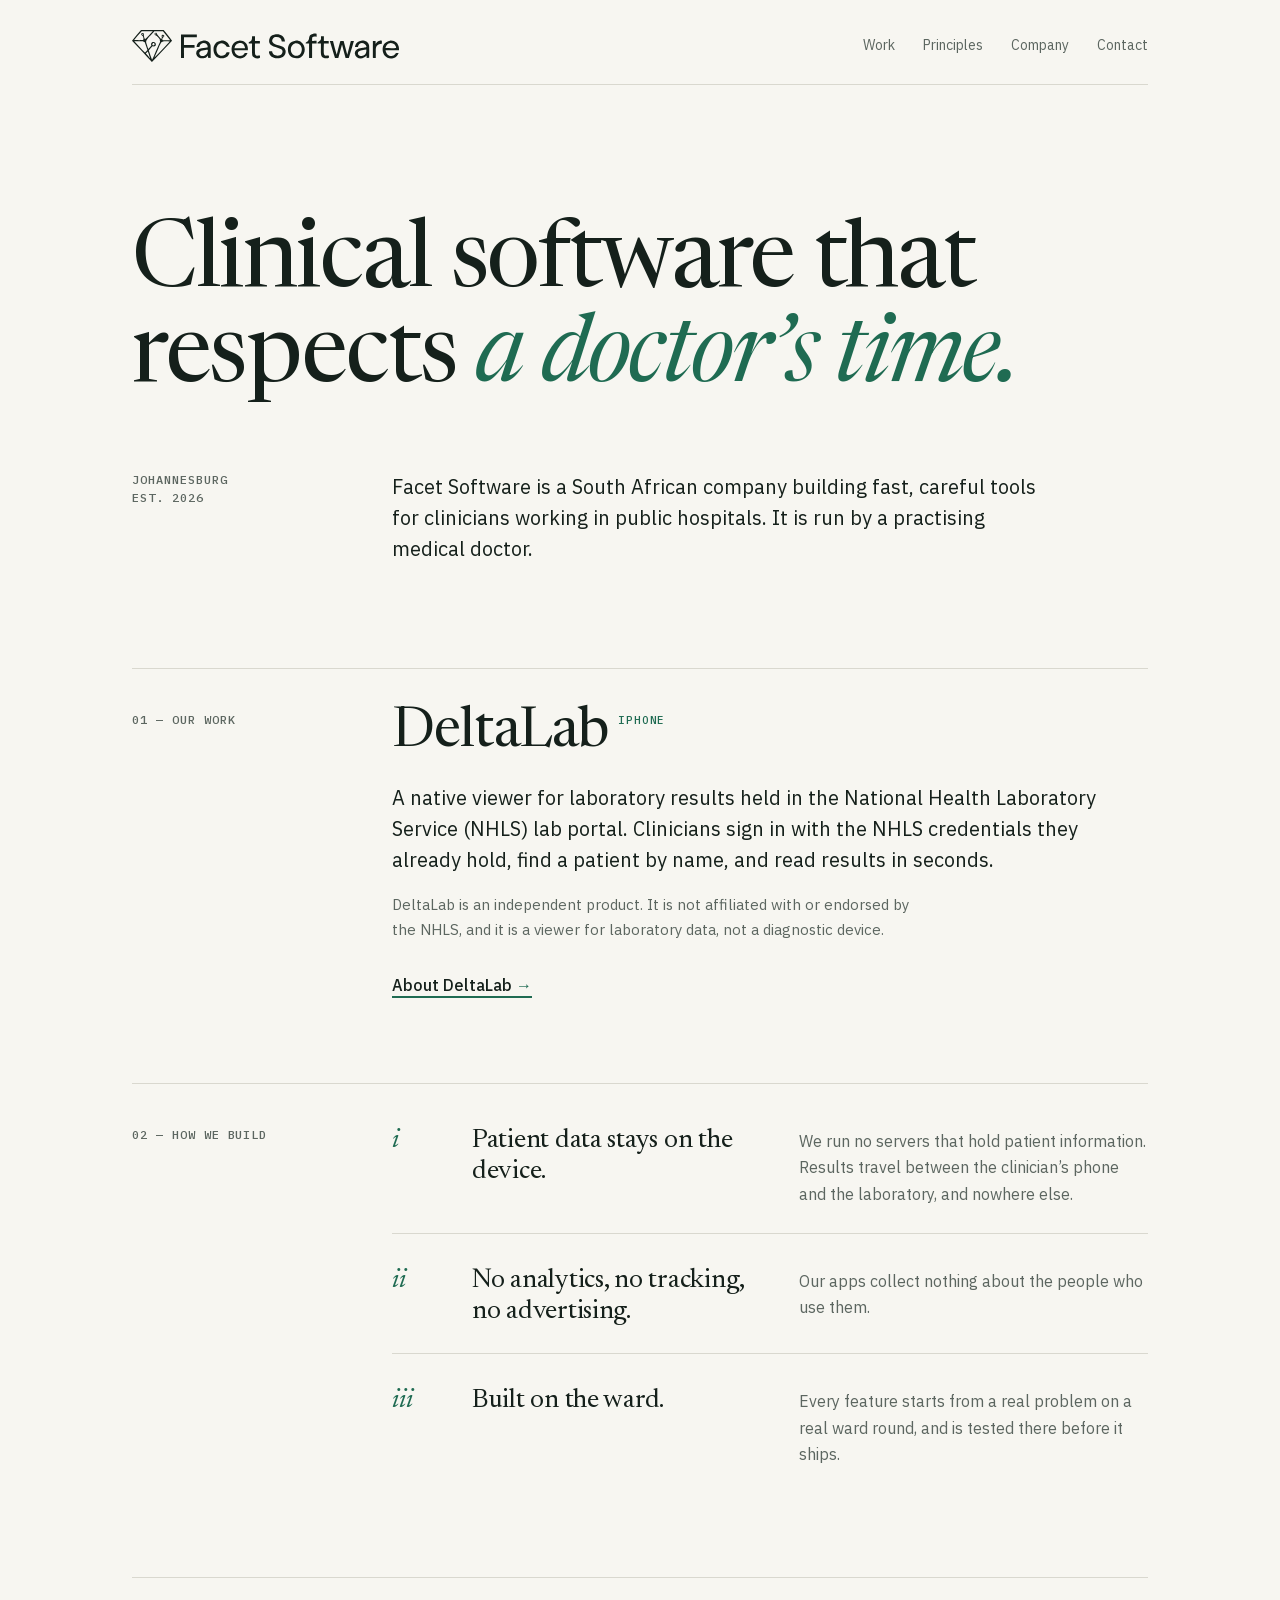
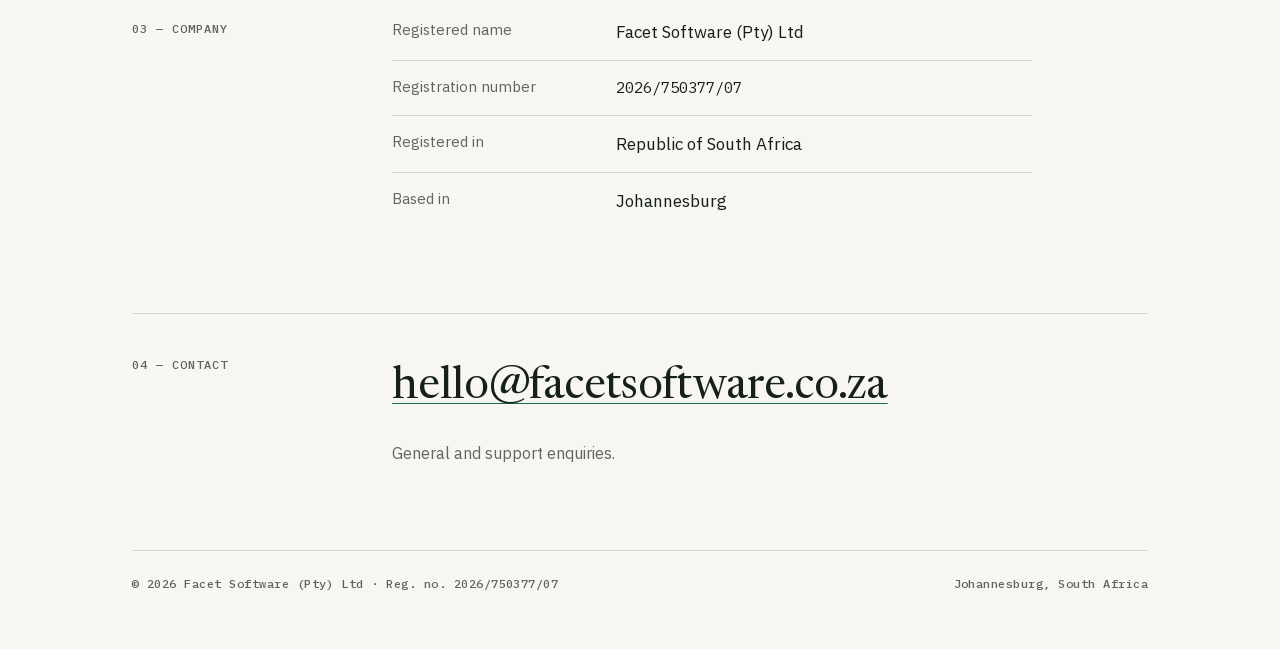
==== commit 7c75e9de: "site: use the Facet Software logo in the header and as the favicon The supplied vector is cleaned fo" ====
--- a/index.html
+++ b/index.html
@@ -12,7 +12,8 @@
   <meta property="og:type" content="website">
   <meta name="theme-color" content="#F7F6F1" media="(prefers-color-scheme: light)">
   <meta name="theme-color" content="#101512" media="(prefers-color-scheme: dark)">
-  <link rel="icon" href="data:image/svg+xml,%3Csvg xmlns='http://www.w3.org/2000/svg' viewBox='0 0 32 32'%3E%3Crect width='32' height='32' rx='7' fill='%231F6B52'/%3E%3Ctext x='16' y='24' text-anchor='middle' font-family='Georgia,serif' font-style='italic' font-size='24' fill='%23F7F6F1'%3Ef%3C/text%3E%3C/svg%3E">
+  <link rel="icon" href="/favicon.svg" type="image/svg+xml">
+  <link rel="apple-touch-icon" href="/apple-touch-icon.png">
   <link rel="preload" href="/fonts/newsreader-roman-var.woff2" as="font" type="font/woff2" crossorigin>
   <link rel="preload" href="/fonts/plex-sans-var.woff2" as="font" type="font/woff2" crossorigin>
   <link rel="stylesheet" href="/site.css">
@@ -20,7 +21,7 @@
 <body>
   <div class="page">
     <header>
-      <a class="wordmark" href="/">Facet <i>Software</i></a>
+      <a class="wordmark" href="/"><img src="/img/facet-logo.svg" width="267" height="32" alt="Facet Software"></a>
       <nav aria-label="Sections">
         <a href="#work">Work</a>
         <a href="#principles">Principles</a>
--- a/site.css
+++ b/site.css
@@ -46,10 +46,9 @@
 .back::before { content: "← "; color: var(--accent); }
 
 /* Header */
-header { display: flex; justify-content: space-between; align-items: baseline; padding: 30px 0 22px; border-bottom: 1px solid var(--rule); }
-.wordmark { font-family: var(--serif); font-size: 24px; font-weight: 500; letter-spacing: -.01em; text-decoration: none; }
-.wordmark:hover { color: inherit; }
-.wordmark i { color: var(--accent); font-weight: 400; }
+header { display: flex; justify-content: space-between; align-items: center; padding: 30px 0 22px; border-bottom: 1px solid var(--rule); }
+.wordmark { display: block; line-height: 0; }
+.wordmark img { display: block; height: 32px; width: auto; }
 nav { display: flex; gap: 28px; font-size: 14px; }
 nav a { text-decoration: none; color: var(--muted); }
 
@@ -126,6 +125,7 @@
   .page { padding: 0 20px; }
   nav { display: none; }
   nav.keep { display: flex; }
+  .wordmark img { height: 27px; }
   .hero { padding: 72px 0 64px; }
   .hero-foot, .row { grid-template-columns: 1fr; gap: 16px; }
   .hero-foot { margin-top: 40px; }
